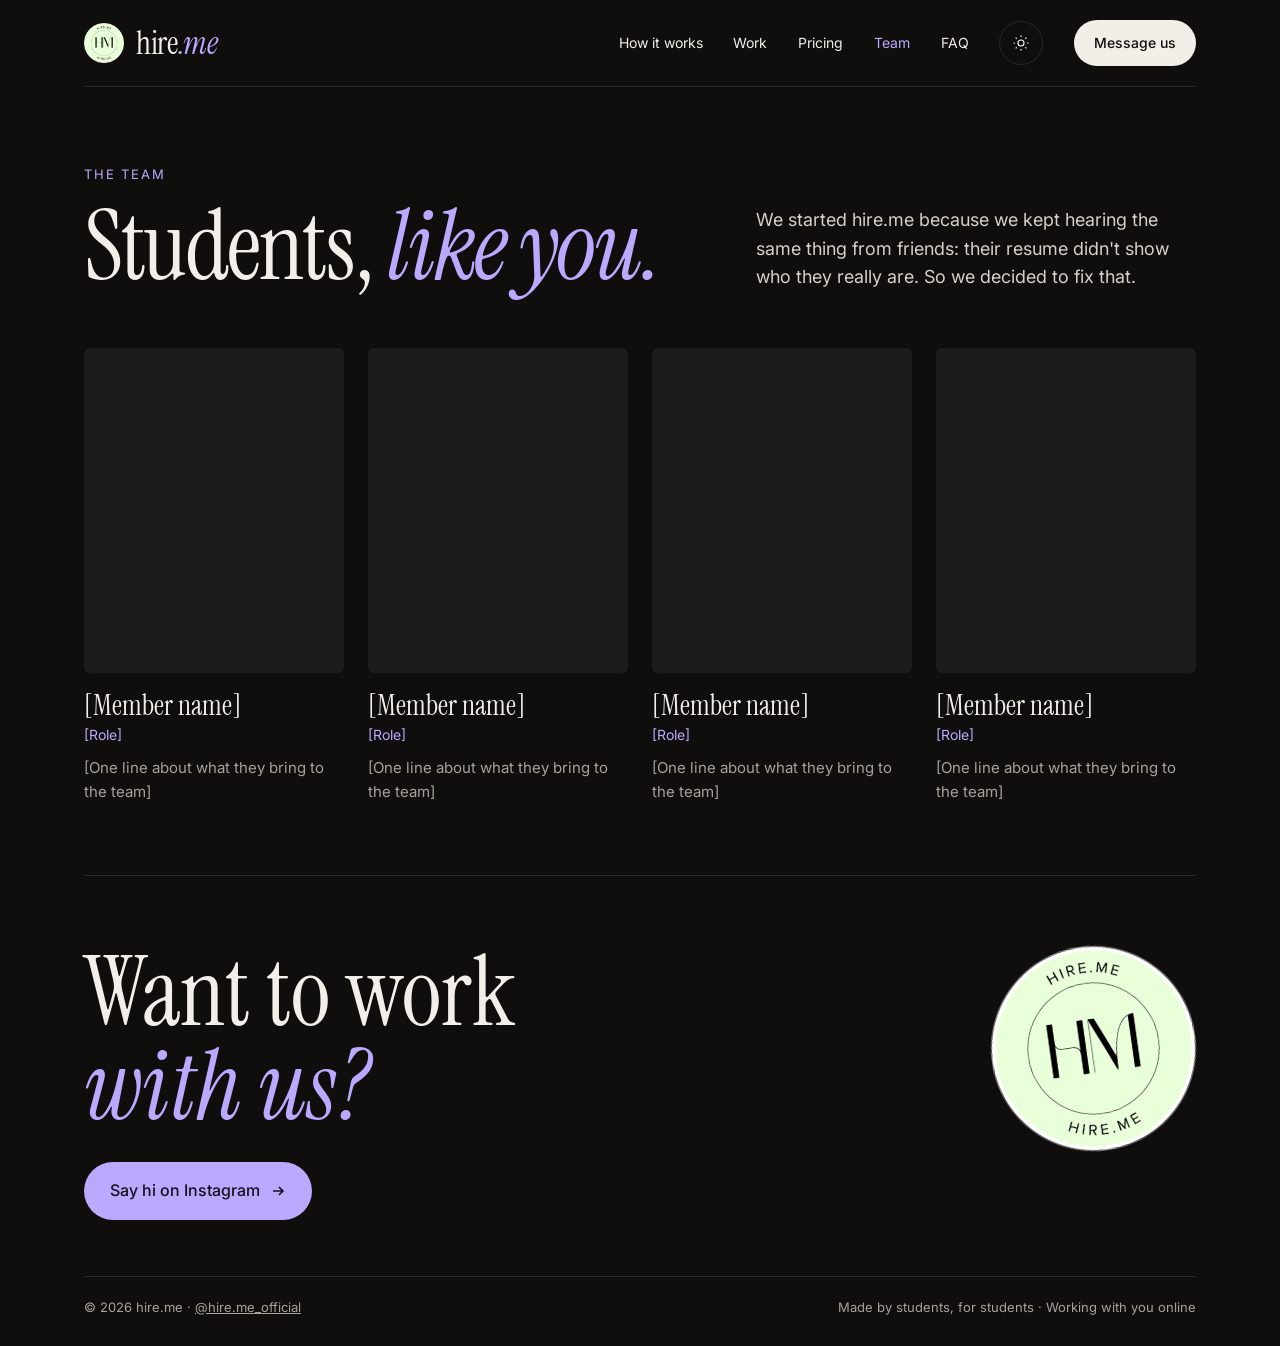
==== team.html @ d5b85924 "Show the light/dark toggle in the phone top bar Moves the theme switch out of the phone menu so it s" ====
<!doctype html>
<html lang="en">
<head>
<meta charset="utf-8">
<meta name="viewport" content="width=device-width, initial-scale=1">
<title>Team · hire.me</title>
<meta name="description" content="Meet the students behind hire.me.">
<meta property="og:title" content="Team · hire.me">
<meta property="og:description" content="Meet the students behind hire.me.">
<meta property="og:image" content="assets/img/icon-512.png">
<meta name="theme-color" content="#0F0E0D">
<link rel="icon" type="image/png" href="assets/img/favicon.png">
<link rel="apple-touch-icon" href="assets/img/apple-touch-icon.png">
<link rel="manifest" href="manifest.webmanifest">
<meta name="apple-mobile-web-app-capable" content="yes">
<meta name="mobile-web-app-capable" content="yes">
<meta name="apple-mobile-web-app-title" content="hire.me">
<meta name="apple-mobile-web-app-status-bar-style" content="black">
<link rel="preconnect" href="https://fonts.googleapis.com">
<link rel="preconnect" href="https://fonts.gstatic.com" crossorigin>
<link href="https://fonts.googleapis.com/css2?family=Instrument+Serif:ital@0;1&family=Inter:wght@400;500;600&display=swap" rel="stylesheet">
<link rel="stylesheet" href="assets/css/style.css?v=7">
<script data-goatcounter="https://hiremeofficial.goatcounter.com/count" async src="https://gc.zgo.at/count.js"></script>
<script>
(function () {
  var t = null;
  try { t = localStorage.getItem('hireme-theme'); } catch (e) {}
  if (t !== 'light' && t !== 'dark') t = 'dark';
  document.documentElement.setAttribute('data-theme', t);
})();
</script>
</head>
<body>
<div class="site">
<div class="wrap">
<header class="header">
<a class="brand" href="index.html"><img src="assets/img/hm-badge.png" alt="" width="40" height="40">hire<span class="me">.me</span></a>
<div class="header-tools">
<button class="theme-toggle mobile-only" type="button" aria-label="Switch to light mode">
<svg class="moon" aria-hidden="true" viewBox="0 0 24 24" fill="none" stroke="currentColor" stroke-width="1.6"><path d="M20 14.5A8 8 0 0 1 9.5 4a8 8 0 1 0 10.5 10.5z"/></svg>
<svg class="sun" aria-hidden="true" viewBox="0 0 24 24" fill="none" stroke="currentColor" stroke-width="1.6"><circle cx="12" cy="12" r="4"/><path d="M12 2v2M12 20v2M4.9 4.9l1.4 1.4M17.7 17.7l1.4 1.4M2 12h2M20 12h2M4.9 19.1l1.4-1.4M17.7 6.3l1.4-1.4"/></svg>
</button>
<button class="menu-btn icon-btn" type="button" aria-expanded="false" aria-controls="nav" aria-label="Menu"><svg aria-hidden="true" viewBox="0 0 24 24" fill="none" stroke="currentColor" stroke-width="1.6"><path d="M4 8h16M4 16h16"/></svg></button>
<nav id="nav" class="nav" aria-label="Main">
<a href="index.html#how">How it works</a>
<a href="work.html">Work</a>
<a href="index.html#pricing">Pricing</a>
<a href="team.html" aria-current="page">Team</a>
<a href="index.html#faq">FAQ</a>
<button class="theme-toggle desktop-only" type="button" aria-label="Switch to light mode">
<svg class="moon" aria-hidden="true" viewBox="0 0 24 24" fill="none" stroke="currentColor" stroke-width="1.6"><path d="M20 14.5A8 8 0 0 1 9.5 4a8 8 0 1 0 10.5 10.5z"/></svg>
<svg class="sun" aria-hidden="true" viewBox="0 0 24 24" fill="none" stroke="currentColor" stroke-width="1.6"><circle cx="12" cy="12" r="4"/><path d="M12 2v2M12 20v2M4.9 4.9l1.4 1.4M17.7 17.7l1.4 1.4M2 12h2M20 12h2M4.9 19.1l1.4-1.4M17.7 6.3l1.4-1.4"/></svg>
</button>
<a class="btn btn-ink" href="https://www.instagram.com/hire.me_official/">Message us</a>
</nav>
</div>
</header>
<main>
<section class="hero row" style="align-items: flex-end; padding-bottom: clamp(36px, 4.5vw, 56px)">
<div style="flex: 1 1 520px">
<p class="eyebrow">The team</p>
<h1 style="font-size: clamp(52px, 7.5vw, 112px)">Students, <span class="it accent">like you.</span></h1>
</div>
<p class="soft" style="margin: 0; flex: 1 1 340px; max-width: 440px; font-size: 18px">We started hire.me because we kept hearing the same thing from friends: their resume didn't show who they really are. So we decided to fix that.</p>
</section>
<section style="padding-bottom: clamp(48px, 5.5vw, 72px)">
<div class="team-grid">
<div class="member">
<div class="photo" role="img" aria-label="Photo coming soon"></div>
<p class="mname">[Member name]</p>
<p class="role">[Role]</p>
<p class="bio">[One line about what they bring to the team]</p>
</div>
<div class="member">
<div class="photo" role="img" aria-label="Photo coming soon"></div>
<p class="mname">[Member name]</p>
<p class="role">[Role]</p>
<p class="bio">[One line about what they bring to the team]</p>
</div>
<div class="member">
<div class="photo" role="img" aria-label="Photo coming soon"></div>
<p class="mname">[Member name]</p>
<p class="role">[Role]</p>
<p class="bio">[One line about what they bring to the team]</p>
</div>
<div class="member">
<div class="photo" role="img" aria-label="Photo coming soon"></div>
<p class="mname">[Member name]</p>
<p class="role">[Role]</p>
<p class="bio">[One line about what they bring to the team]</p>
</div>
</div>
</section>
</main>
<footer class="footer">
<div class="row" style="align-items: flex-start">
<div>
<h2>Want to work<br><span class="it accent">with us?</span></h2>
<a class="btn btn-accent" href="https://www.instagram.com/hire.me_official/">Say hi on Instagram <svg aria-hidden="true" viewBox="0 0 16 16" fill="none" stroke="currentColor" stroke-width="1.6"><path d="M3 8h10M9 4l4 4-4 4"/></svg></a>
</div>
<img class="sticker" src="assets/img/hm-badge.png" alt="hire.me HM monogram badge" width="220" height="220">
</div>
<div class="footer-bar"><span>© 2026 hire.me · <a href="https://www.instagram.com/hire.me_official/">@hire.me_official</a></span><span>Made by students, for students · Working with you online</span></div>
</footer>
</div>
</div>
<script src="assets/js/main.js?v=7"></script>
<script>if ('serviceWorker' in navigator) { window.addEventListener('load', function () { navigator.serviceWorker.register('sw.js'); }); }</script>
</body>
</html>
---- assets/css/style.css ----
/* hire.me · site styles */
:root {
  --bg: #F4F2EE;
  --ink: #151515;
  --soft: #3B3934;
  --muted: #5E5B55;
  --line: #DAD6CE;
  --card: #EBE7E0;
  --photo: #E6E2DA;
  --ink-line: rgba(244, 242, 238, 0.2);
  --accent: #1E6B43;
  --on-accent: #FFFFFF;
  --accent-on-ink: #BDEBB4;
  --on-accent-on-ink: #0E2A1A;
  --serif: 'Instrument Serif', Georgia, serif;
  --sans: Inter, system-ui, -apple-system, 'Segoe UI', sans-serif;
  color-scheme: light;
}
[data-theme="dark"] {
  --bg: #0F0E0D;
  --ink: #F2EFE9;
  --soft: #D6D1C8;
  --muted: #A7A29A;
  --line: #2C2A27;
  --card: #1A1917;
  --photo: #1E1C1A;
  --ink-line: rgba(15, 14, 13, 0.15);
  --accent: #BBA8FF;
  --on-accent: #15111F;
  --accent-on-ink: #5A3FD0;
  --on-accent-on-ink: #FFFFFF;
  color-scheme: dark;
}

*, *::before, *::after { box-sizing: border-box; }
html { scroll-behavior: smooth; }
body {
  margin: 0;
  background: var(--bg);
  color: var(--ink);
  font-family: var(--sans);
  font-size: 16px;
  line-height: 1.6;
  -webkit-font-smoothing: antialiased;
  transition: background 0.3s, color 0.3s;
}
img { max-width: 100%; height: auto; display: block; }
a { color: inherit; }
a:hover { opacity: 0.75; }
:focus-visible { outline: 2px solid var(--accent); outline-offset: 3px; }

.wrap { max-width: 1240px; margin: 0 auto; padding: 0 clamp(20px, 5vw, 64px); }
.serif { font-family: var(--serif); font-weight: 400; }
.it { font-style: italic; }
.accent { color: var(--accent); }
.muted { color: var(--muted); }
.soft { color: var(--soft); }
.eyebrow { margin: 0 0 16px; font-size: 13px; letter-spacing: 0.14em; text-transform: uppercase; color: var(--accent); }
.section { padding: clamp(48px, 5.5vw, 72px) 0; border-top: 1px solid var(--line); }
.h2 { margin: 0; font-family: var(--serif); font-weight: 400; font-size: clamp(40px, 5vw, 64px); line-height: 1.02; }
.row { display: flex; flex-wrap: wrap; justify-content: space-between; gap: 24px 48px; }

/* Buttons */
.btn { display: inline-flex; align-items: center; justify-content: center; gap: 10px; text-decoration: none; padding: 16px 26px; border-radius: 999px; font-weight: 500; min-height: 48px; }
.btn svg { width: 16px; height: 16px; }
.btn-accent { background: var(--accent); color: var(--on-accent); }
.btn-ink { background: var(--ink); color: var(--bg); }
.btn-line { border: 1px solid var(--line); }
.btn-outline { border: 1px solid var(--ink); }

/* Header */
.header { display: flex; flex-wrap: wrap; justify-content: space-between; align-items: center; gap: 16px; padding: 20px 0; border-bottom: 1px solid var(--line); }
.brand { display: inline-flex; align-items: center; gap: 12px; font-family: var(--serif); font-size: 32px; line-height: 1; text-decoration: none; letter-spacing: -0.01em; }
.brand img { width: 40px; height: 40px; }
.brand .me { font-style: italic; color: var(--accent); margin-left: -12px; }
.nav { display: flex; flex-wrap: wrap; align-items: center; gap: clamp(14px, 2.4vw, 32px); font-size: 14px; }
.nav a { text-decoration: none; }
.nav a[aria-current="page"] { color: var(--accent); }
.nav .btn { padding: 12px 20px; min-height: 44px; }
.theme-toggle, .icon-btn { width: 44px; height: 44px; display: inline-flex; align-items: center; justify-content: center; border: 1px solid var(--line); border-radius: 999px; background: transparent; color: var(--ink); cursor: pointer; padding: 0; }
.theme-toggle svg, .icon-btn svg { width: 18px; height: 18px; }
.theme-toggle .sun { display: none; }
[data-theme="dark"] .theme-toggle .sun { display: block; }
[data-theme="dark"] .theme-toggle .moon { display: none; }
.menu-btn { display: none; }

@media (max-width: 760px) {
  .header { flex-wrap: nowrap; }
  .menu-btn { display: inline-flex; }
  .nav { display: none; position: absolute; left: 0; right: 0; top: 84px; z-index: 20; flex-direction: column; align-items: stretch; gap: 0; padding: 8px clamp(20px, 5vw, 64px) 24px; background: var(--bg); border-bottom: 1px solid var(--line); font-size: 18px; }
  .nav.open { display: flex; }
  .nav > a:not(.btn) { padding: 14px 0; border-bottom: 1px solid var(--line); }
  .nav .theme-toggle { margin: 16px 0; }
  .nav .btn { justify-content: center; }
  .header-tools { display: flex; gap: 8px; align-items: center; }
}
@media (min-width: 761px) { .header-tools { display: contents; } .header-tools .menu-btn { display: none; } }
.site { position: relative; }

/* Hero */
.hero { padding: clamp(40px, 6vw, 80px) 0 clamp(40px, 5vw, 64px); }
.pill { margin: 24px 0 0; display: inline-flex; align-items: center; gap: 10px; padding: 8px 16px; border: 1px solid var(--line); border-radius: 999px; font-size: 13px; color: var(--muted); }
.dot { width: 7px; height: 7px; border-radius: 999px; background: var(--accent); }
.hero h1 { margin: 0; font-family: var(--serif); font-weight: 400; font-size: clamp(54px, 9vw, 136px); line-height: 0.95; letter-spacing: -0.02em; }
.hero-foot { display: flex; flex-wrap: wrap; justify-content: space-between; align-items: flex-end; gap: 40px; margin-top: 32px; }
.hero-foot p { margin: 0; max-width: 560px; font-size: clamp(17px, 1.6vw, 20px); line-height: 1.55; color: var(--soft); }
.hero-foot .quote { font-family: var(--serif); font-style: italic; font-size: 1.2em; color: var(--ink); }
.actions { display: flex; flex-wrap: wrap; gap: 12px; }

/* Featured work */
.feature { padding: 0 0 clamp(48px, 5.5vw, 72px); }
.feature figure { margin: 0; }
.feature img { width: 100%; aspect-ratio: 16 / 9; object-fit: cover; border-radius: 6px; }
.feature figcaption { padding-top: 24px; }
.feature .name { margin: 0; font-family: var(--serif); font-size: 40px; line-height: 1.05; }
.tags { display: flex; flex-wrap: wrap; gap: 8px; font-size: 13px; }
.tags span { border: 1px solid var(--line); padding: 6px 14px; border-radius: 999px; }
.link-accent { font-size: 15px; font-weight: 500; color: var(--accent); }

/* Steps */
.steps { display: grid; grid-template-columns: repeat(auto-fit, minmax(250px, 1fr)); gap: 16px; }
.step { background: var(--card); border-radius: 6px; padding: 32px; display: flex; flex-direction: column; gap: 16px; min-height: 340px; }
.step .num { margin: 0 0 8px; font-family: var(--serif); font-size: 48px; line-height: 1; font-style: italic; color: var(--accent); display: flex; justify-content: space-between; align-items: center; gap: 12px; }
.step h3 { margin: 0; font-family: var(--serif); font-weight: 400; font-size: 34px; line-height: 1.05; }
.step p { margin: 0; color: var(--soft); }
.step .part { margin-top: auto; padding-top: 16px; border-top: 1px solid var(--line); font-family: var(--serif); font-size: 20px; font-style: italic; color: var(--muted); }
.step.hero-step { background: var(--ink); color: var(--bg); }
.step.hero-step .num { color: var(--accent-on-ink); }
.step.hero-step p { color: inherit; opacity: 0.85; }
.step.hero-step .part { border-color: var(--ink-line); color: inherit; opacity: 0.8; }
.badge { font-family: var(--sans); font-style: normal; font-size: 12px; font-weight: 500; padding: 4px 12px; border-radius: 999px; }
.hero-step .badge { background: var(--accent-on-ink); color: var(--on-accent-on-ink); }
.checks { display: flex; flex-wrap: wrap; gap: 12px 40px; margin-top: 28px; font-size: 15px; }
.checks p { margin: 0; display: flex; align-items: center; gap: 10px; }
.checks svg { width: 18px; height: 18px; color: var(--accent); }

/* Stats */
.stats { display: grid; grid-template-columns: repeat(auto-fit, minmax(220px, 1fr)); gap: 32px; }
.stat { margin: 0; font-family: var(--serif); font-size: clamp(72px, 8vw, 112px); line-height: 0.9; letter-spacing: -0.02em; }
.stat small { font-size: 0.4em; font-style: italic; }
.stats .muted { margin: 12px 0 0; max-width: 260px; }

/* Pricing */
.prices { display: grid; grid-template-columns: repeat(auto-fit, minmax(300px, 1fr)); gap: 20px; }
.price { border: 1px solid var(--line); border-radius: 6px; padding: clamp(28px, 4vw, 40px); display: flex; flex-direction: column; gap: 18px; }
.price.dark { background: var(--ink); color: var(--bg); border-color: var(--ink); }
.price .amount { margin: 0; font-family: var(--serif); font-size: clamp(48px, 5vw, 64px); line-height: 1; }
.price ul { margin: 8px 0 24px; padding: 0; list-style: none; display: flex; flex-direction: column; gap: 10px; }
.price li { display: flex; gap: 12px; }
.price li::before { content: '+'; color: var(--accent); }
.price.dark li::before { color: var(--accent-on-ink); }
.price .btn { margin-top: auto; }
.price.dark .badge { background: var(--accent-on-ink); color: var(--on-accent-on-ink); }
.price-head { margin: 0; display: flex; flex-wrap: wrap; justify-content: space-between; gap: 8px; font-weight: 600; }
.btn-bg { background: var(--bg); color: var(--ink); }

/* FAQ */
.faq { display: flex; flex-wrap: wrap; gap: 24px 48px; }
.faq > div:first-child { flex: 1 1 300px; }
.faq-list { flex: 2 1 520px; border-top: 1px solid var(--line); }
.faq details { border-bottom: 1px solid var(--line); padding: 18px 0; }
.faq summary { cursor: pointer; list-style: none; display: flex; justify-content: space-between; gap: 16px; font-size: 18px; font-weight: 500; }
.faq summary::-webkit-details-marker { display: none; }
.faq summary::after { content: '+'; color: var(--accent); font-size: 22px; line-height: 1; transition: transform 0.2s; }
.faq details[open] summary::after { transform: rotate(45deg); }
.faq details p { margin: 14px 0 0; color: var(--muted); max-width: 560px; }

/* Footer */
.footer { padding: clamp(48px, 5.5vw, 72px) 0 28px; border-top: 1px solid var(--line); }
.footer h2 { margin: 0 0 28px; font-family: var(--serif); font-weight: 400; font-size: clamp(48px, 7.5vw, 104px); line-height: 0.98; }
.footer .sticker { width: clamp(120px, 16vw, 220px); height: auto; transform: rotate(-8deg); }
.footer-bar { display: flex; flex-wrap: wrap; justify-content: space-between; gap: 16px; margin-top: clamp(36px, 4.5vw, 56px); padding-top: 20px; border-top: 1px solid var(--line); font-size: 13px; color: var(--muted); }

/* Team */
.team-grid { display: grid; grid-template-columns: repeat(auto-fit, minmax(220px, 1fr)); gap: 32px 24px; }
.member .photo { aspect-ratio: 4 / 5; background: var(--photo); border-radius: 6px; object-fit: cover; width: 100%; }
.member .mname { margin: 18px 0 2px; font-family: var(--serif); font-size: 28px; line-height: 1.1; }
.member .role { margin: 0 0 10px; font-size: 14px; color: var(--accent); }
.member .bio { margin: 0; font-size: 15px; color: var(--muted); }

/* Work page carousel */
.viewer { position: relative; }
.track { display: flex; overflow-x: auto; scroll-snap-type: x mandatory; gap: 16px; scrollbar-width: none; border-radius: 6px; }
.track::-webkit-scrollbar { display: none; }
.track img { flex: 0 0 100%; width: 100%; aspect-ratio: 16 / 9; object-fit: cover; scroll-snap-align: center; border-radius: 6px; background: var(--card); }
.arrow { position: absolute; top: 50%; transform: translateY(-50%); z-index: 2; width: 52px; height: 52px; border-radius: 999px; border: 1px solid rgba(255,255,255,0.25); background: rgba(15,14,13,0.6); color: #F2EFE9; cursor: pointer; display: inline-flex; align-items: center; justify-content: center; -webkit-backdrop-filter: blur(8px); backdrop-filter: blur(8px); transition: opacity 0.2s, background 0.2s; }
.arrow:hover { background: rgba(15,14,13,0.85); }
.arrow.prev { left: 14px; }
@media (min-width: 761px) {
  /* Laptop: shrink the viewer so the whole page fits on screen with nothing cut off */
  .viewer { max-width: calc((100vh - 140px) * 16 / 9); max-width: calc((100svh - 140px) * 16 / 9); margin-inline: auto; }
}
.arrow.next { right: 14px; }
.arrow:disabled { opacity: 0; pointer-events: none; }
.arrow svg { width: 20px; height: 20px; }
.counter { position: absolute; left: 14px; bottom: 14px; z-index: 2; margin: 0; padding: 6px 14px; border-radius: 999px; background: rgba(15,14,13,0.6); color: #F2EFE9; font-size: 13px; font-weight: 500; letter-spacing: 0.04em; -webkit-backdrop-filter: blur(8px); backdrop-filter: blur(8px); }
@media (max-width: 760px) {
  .arrow { width: 44px; height: 44px; }
  .arrow.prev { left: 8px; }
  .arrow.next { right: 8px; }
  .counter { left: 8px; bottom: 8px; font-size: 12px; padding: 4px 10px; }
}
.thumbs { display: grid; grid-template-columns: repeat(auto-fill, minmax(140px, 1fr)); gap: 12px; margin-top: 32px; }
.thumbs button { padding: 0; border: 2px solid transparent; border-radius: 6px; background: none; cursor: pointer; overflow: hidden; }
.thumbs button[aria-current="true"] { border-color: var(--accent); }
.thumbs img { aspect-ratio: 16 / 9; object-fit: cover; width: 100%; }

@media (prefers-reduced-motion: reduce) { html { scroll-behavior: auto; } * { transition: none !important; } }

/* Tell us about you band */
.start { display: flex; flex-wrap: wrap; justify-content: space-between; gap: 32px 48px; background: var(--card); border-radius: 6px; padding: clamp(32px, 5vw, 64px); }
.footer-bar a { color: inherit; }

/* Phones: tighter spacing so the page scrolls less */
@media (max-width: 760px) {
  .hero .pill { margin-top: 48px; }
  .hero-foot { margin-top: 28px; }
  .step { min-height: 0; padding: 24px; }
  .step .part { margin-top: 8px; }
  .stats { grid-template-columns: repeat(3, minmax(0, 1fr)); gap: 16px; }
  .stat { font-size: 52px; }
  .stats .muted { font-size: 13px; }
  .team-grid { grid-template-columns: repeat(2, minmax(0, 1fr)); gap: 24px 14px; }
  .member .mname { font-size: 22px; }
  .member .bio { font-size: 13px; }
  .footer .sticker { width: 96px; }
}

/* Theme toggle: in the top bar on phones, inside the menu row on laptops */
@media (min-width: 761px) { .mobile-only { display: none !important; } }
@media (max-width: 760px) { .desktop-only { display: none !important; } }
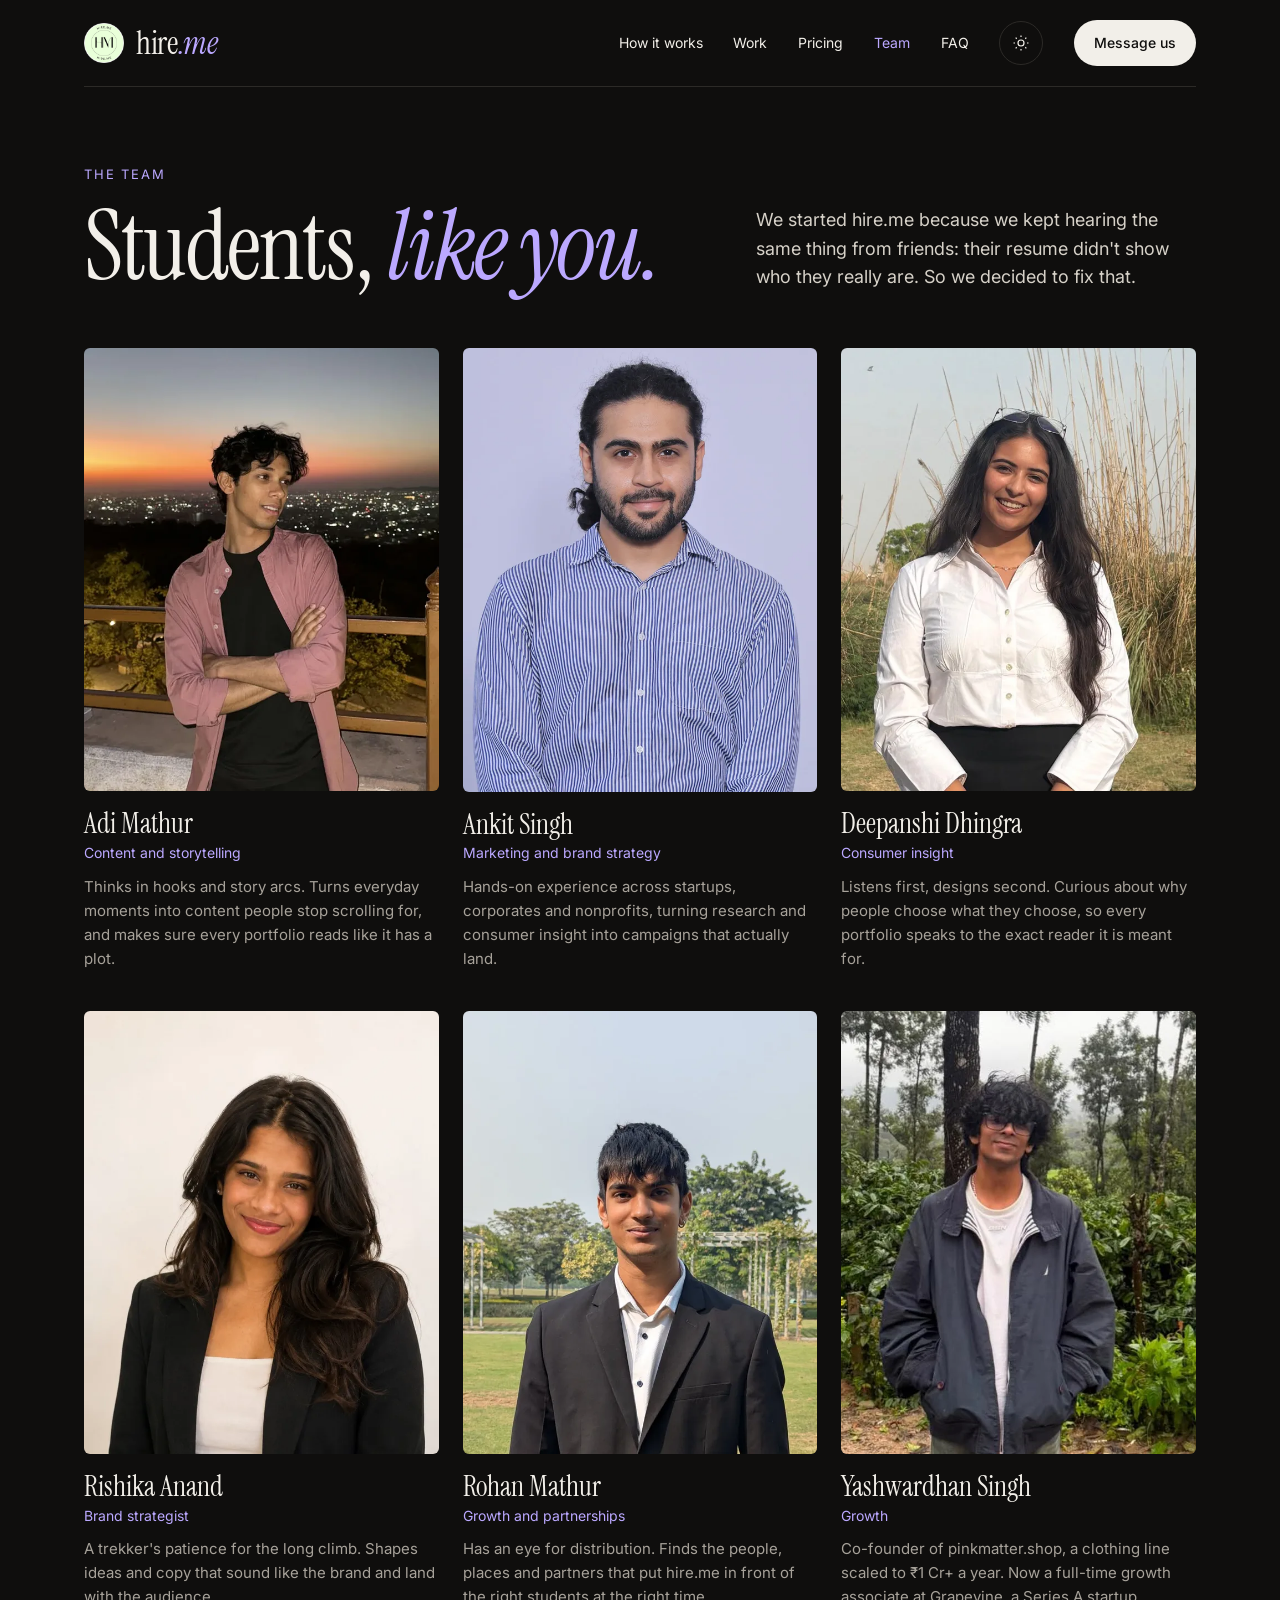
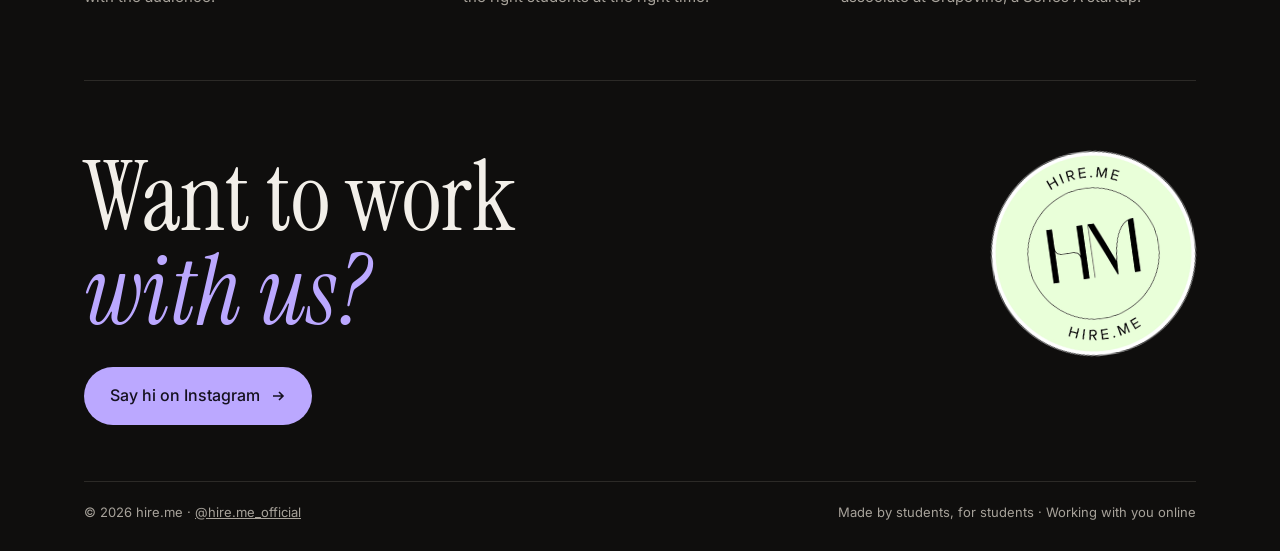
==== commit 81fd6cae: "Add team photos and bios, fix FAQ icon alignment on mobile Co-Authored-By: Claude Opus 5.5 <noreply@" ====
--- a/team.html
+++ b/team.html
@@ -7,11 +7,19 @@
 <meta name="description" content="Meet the students behind hire.me.">
 <meta property="og:title" content="Team · hire.me">
 <meta property="og:description" content="Meet the students behind hire.me.">
-<meta property="og:image" content="assets/img/icon-512.png">
+<meta property="og:type" content="website">
+<meta property="og:site_name" content="hire.me">
+<meta property="og:image" content="https://hiremeofficial.github.io/assets/img/share-card.jpg">
+<meta property="og:image:width" content="1200">
+<meta property="og:image:height" content="630">
+<meta property="og:image:alt" content="hire.me: Be remembered, not skimmed.">
+<meta name="twitter:card" content="summary_large_image">
+<meta name="twitter:image" content="https://hiremeofficial.github.io/assets/img/share-card.jpg">
 <meta name="theme-color" content="#0F0E0D">
-<link rel="icon" type="image/png" href="assets/img/favicon.png">
-<link rel="apple-touch-icon" href="assets/img/apple-touch-icon.png">
-<link rel="manifest" href="manifest.webmanifest">
+<link rel="icon" href="favicon.ico" sizes="any">
+<link rel="icon" type="image/png" sizes="192x192" href="assets/img/icon-192.png?v=12">
+<link rel="apple-touch-icon" sizes="180x180" href="apple-touch-icon.png?v=12">
+<link rel="manifest" href="manifest.webmanifest?v=12">
 <meta name="apple-mobile-web-app-capable" content="yes">
 <meta name="mobile-web-app-capable" content="yes">
 <meta name="apple-mobile-web-app-title" content="hire.me">
@@ -19,7 +27,7 @@
 <link rel="preconnect" href="https://fonts.googleapis.com">
 <link rel="preconnect" href="https://fonts.gstatic.com" crossorigin>
 <link href="https://fonts.googleapis.com/css2?family=Instrument+Serif:ital@0;1&family=Inter:wght@400;500;600&display=swap" rel="stylesheet">
-<link rel="stylesheet" href="assets/css/style.css?v=7">
+<link rel="stylesheet" href="assets/css/style.css?v=12">
 <script data-goatcounter="https://hiremeofficial.goatcounter.com/count" async src="https://gc.zgo.at/count.js"></script>
 <script>
 (function () {
@@ -27,6 +35,7 @@
   try { t = localStorage.getItem('hireme-theme'); } catch (e) {}
   if (t !== 'light' && t !== 'dark') t = 'dark';
   document.documentElement.setAttribute('data-theme', t);
+  document.documentElement.classList.add('js');
 })();
 </script>
 </head>
@@ -51,7 +60,7 @@
 <svg class="moon" aria-hidden="true" viewBox="0 0 24 24" fill="none" stroke="currentColor" stroke-width="1.6"><path d="M20 14.5A8 8 0 0 1 9.5 4a8 8 0 1 0 10.5 10.5z"/></svg>
 <svg class="sun" aria-hidden="true" viewBox="0 0 24 24" fill="none" stroke="currentColor" stroke-width="1.6"><circle cx="12" cy="12" r="4"/><path d="M12 2v2M12 20v2M4.9 4.9l1.4 1.4M17.7 17.7l1.4 1.4M2 12h2M20 12h2M4.9 19.1l1.4-1.4M17.7 6.3l1.4-1.4"/></svg>
 </button>
-<a class="btn btn-ink" href="https://www.instagram.com/hire.me_official/">Message us</a>
+<a class="btn btn-ink" href="https://www.instagram.com/hire.me_official/" data-goatcounter-click="team-message-us" data-goatcounter-title="team: Message us">Message us</a>
 </nav>
 </div>
 </header>
@@ -66,28 +75,40 @@
 <section style="padding-bottom: clamp(48px, 5.5vw, 72px)">
 <div class="team-grid">
 <div class="member">
-<div class="photo" role="img" aria-label="Photo coming soon"></div>
-<p class="mname">[Member name]</p>
-<p class="role">[Role]</p>
-<p class="bio">[One line about what they bring to the team]</p>
+<img class="photo" src="assets/img/team/adi.webp?v=12" alt="Adi Mathur" loading="lazy" width="640" height="800">
+<p class="mname">Adi Mathur</p>
+<p class="role">Content and storytelling</p>
+<p class="bio">Thinks in hooks and story arcs. Turns everyday moments into content people stop scrolling for, and makes sure every portfolio reads like it has a plot.</p>
 </div>
 <div class="member">
-<div class="photo" role="img" aria-label="Photo coming soon"></div>
-<p class="mname">[Member name]</p>
-<p class="role">[Role]</p>
-<p class="bio">[One line about what they bring to the team]</p>
+<img class="photo" src="assets/img/team/ankit.webp?v=12" alt="Ankit Singh" loading="lazy" width="640" height="800">
+<p class="mname">Ankit Singh</p>
+<p class="role">Marketing and brand strategy</p>
+<p class="bio">Hands-on experience across startups, corporates and nonprofits, turning research and consumer insight into campaigns that actually land.</p>
 </div>
 <div class="member">
-<div class="photo" role="img" aria-label="Photo coming soon"></div>
-<p class="mname">[Member name]</p>
-<p class="role">[Role]</p>
-<p class="bio">[One line about what they bring to the team]</p>
+<img class="photo" src="assets/img/team/deepanshi.webp?v=12" alt="Deepanshi Dhingra" loading="lazy" width="640" height="800">
+<p class="mname">Deepanshi Dhingra</p>
+<p class="role">Consumer insight</p>
+<p class="bio">Listens first, designs second. Curious about why people choose what they choose, so every portfolio speaks to the exact reader it is meant for.</p>
 </div>
 <div class="member">
-<div class="photo" role="img" aria-label="Photo coming soon"></div>
-<p class="mname">[Member name]</p>
-<p class="role">[Role]</p>
-<p class="bio">[One line about what they bring to the team]</p>
+<img class="photo" src="assets/img/team/rishika.webp?v=12" alt="Rishika Anand" loading="lazy" width="640" height="800">
+<p class="mname">Rishika Anand</p>
+<p class="role">Brand strategist</p>
+<p class="bio">A trekker's patience for the long climb. Shapes ideas and copy that sound like the brand and land with the audience.</p>
+</div>
+<div class="member">
+<img class="photo" src="assets/img/team/rohan.webp?v=12" alt="Rohan Mathur" loading="lazy" width="640" height="800">
+<p class="mname">Rohan Mathur</p>
+<p class="role">Growth and partnerships</p>
+<p class="bio">Has an eye for distribution. Finds the people, places and partners that put hire.me in front of the right students at the right time.</p>
+</div>
+<div class="member">
+<img class="photo" src="assets/img/team/yash.webp?v=12" alt="Yashwardhan Singh" loading="lazy" width="640" height="800">
+<p class="mname">Yashwardhan Singh</p>
+<p class="role">Growth</p>
+<p class="bio">Co-founder of pinkmatter.shop, a clothing line scaled to ₹1 Cr+ a year. Now a full-time growth associate at Grapevine, a Series A startup.</p>
 </div>
 </div>
 </section>
@@ -96,7 +117,7 @@
 <div class="row" style="align-items: flex-start">
 <div>
 <h2>Want to work<br><span class="it accent">with us?</span></h2>
-<a class="btn btn-accent" href="https://www.instagram.com/hire.me_official/">Say hi on Instagram <svg aria-hidden="true" viewBox="0 0 16 16" fill="none" stroke="currentColor" stroke-width="1.6"><path d="M3 8h10M9 4l4 4-4 4"/></svg></a>
+<a class="btn btn-accent" href="https://www.instagram.com/hire.me_official/" data-goatcounter-click="team-say-hi-on-instagram" data-goatcounter-title="team: Say hi on Instagram">Say hi on Instagram <svg aria-hidden="true" viewBox="0 0 16 16" fill="none" stroke="currentColor" stroke-width="1.6"><path d="M3 8h10M9 4l4 4-4 4"/></svg></a>
 </div>
 <img class="sticker" src="assets/img/hm-badge.png" alt="hire.me HM monogram badge" width="220" height="220">
 </div>
@@ -104,7 +125,23 @@
 </footer>
 </div>
 </div>
-<script src="assets/js/main.js?v=7"></script>
-<script>if ('serviceWorker' in navigator) { window.addEventListener('load', function () { navigator.serviceWorker.register('sw.js'); }); }</script>
+<script src="assets/js/main.js?v=12"></script>
+<script>
+if ('serviceWorker' in navigator) {
+  // When a new version is published, swap it in and refresh once, including inside the home-screen app.
+  var hadController = !!navigator.serviceWorker.controller, refreshed = false;
+  navigator.serviceWorker.addEventListener('controllerchange', function () {
+    if (!hadController) { hadController = true; return; }  // first install: nothing to refresh
+    if (!refreshed) { refreshed = true; location.reload(); }
+  });
+  window.addEventListener('load', function () {
+    navigator.serviceWorker.register('sw.js', { updateViaCache: 'none' }).then(function (reg) {
+      document.addEventListener('visibilitychange', function () {
+        if (document.visibilityState === 'visible') reg.update();
+      });
+    });
+  });
+}
+</script>
 </body>
 </html>
--- a/assets/css/style.css
+++ b/assets/css/style.css
@@ -161,7 +161,7 @@
 .faq details { border-bottom: 1px solid var(--line); padding: 18px 0; }
 .faq summary { cursor: pointer; list-style: none; display: flex; justify-content: space-between; gap: 16px; font-size: 18px; font-weight: 500; }
 .faq summary::-webkit-details-marker { display: none; }
-.faq summary::after { content: '+'; color: var(--accent); font-size: 22px; line-height: 1; transition: transform 0.2s; }
+.faq summary::after { content: ''; flex: 0 0 16px; width: 16px; height: 16px; margin-top: 0.35em; background: linear-gradient(var(--accent), var(--accent)) center / 100% 2px no-repeat, linear-gradient(var(--accent), var(--accent)) center / 2px 100% no-repeat; transform-origin: 50% 50%; transition: transform 0.25s ease; }
 .faq details[open] summary::after { transform: rotate(45deg); }
 .faq details p { margin: 14px 0 0; color: var(--muted); max-width: 560px; }
 
@@ -172,7 +172,7 @@
 .footer-bar { display: flex; flex-wrap: wrap; justify-content: space-between; gap: 16px; margin-top: clamp(36px, 4.5vw, 56px); padding-top: 20px; border-top: 1px solid var(--line); font-size: 13px; color: var(--muted); }
 
 /* Team */
-.team-grid { display: grid; grid-template-columns: repeat(auto-fit, minmax(220px, 1fr)); gap: 32px 24px; }
+.team-grid { display: grid; grid-template-columns: repeat(3, minmax(0, 1fr)); gap: 40px 24px; }
 .member .photo { aspect-ratio: 4 / 5; background: var(--photo); border-radius: 6px; object-fit: cover; width: 100%; }
 .member .mname { margin: 18px 0 2px; font-family: var(--serif); font-size: 28px; line-height: 1.1; }
 .member .role { margin: 0 0 10px; font-size: 14px; color: var(--accent); }
@@ -229,3 +229,8 @@
 /* Theme toggle: in the top bar on phones, inside the menu row on laptops */
 @media (min-width: 761px) { .mobile-only { display: none !important; } }
 @media (max-width: 760px) { .desktop-only { display: none !important; } }
+
+/* Gentle fade-up as things scroll into view (only when JavaScript is on) */
+.js .reveal { opacity: 0; transform: translateY(18px); transition: opacity 0.7s ease, transform 0.7s cubic-bezier(0.2, 0.7, 0.2, 1); transition-delay: var(--d, 0ms); }
+.js .reveal.in { opacity: 1; transform: none; }
+@media (prefers-reduced-motion: reduce) { .js .reveal { opacity: 1; transform: none; transition: none; } }
